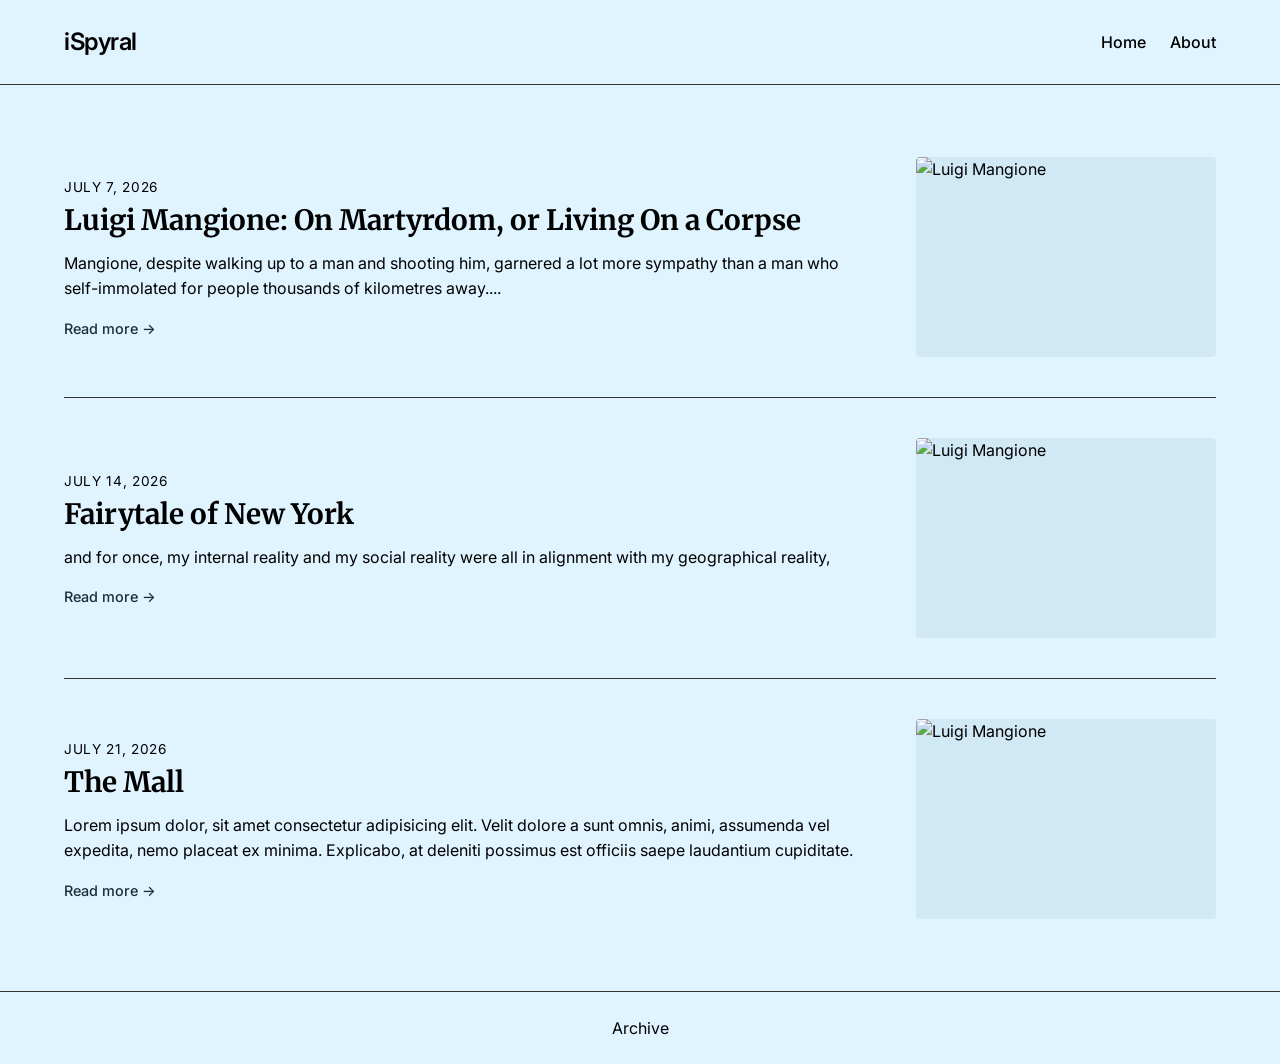
==== index.html @ d3c6479e "create a dynamic archives list of the static html pages of each post" ====
<!DOCTYPE html>
<html lang="en">

<head>
    <meta charset="UTF-8">
    <meta name="viewport" content="width=device-width, initial-scale=1.0">
    <title>iSpyral</title>
    <link rel="preconnect" href="https://fonts.googleapis.com">
    <link rel="preconnect" href="https://fonts.gstatic.com" crossorigin>
    <link
        href="https://fonts.googleapis.com/css2?family=Inter:wght@400;500;600&family=Merriweather:ital,wght@0,400;0,700;1,400&display=swap"
        rel="stylesheet">
    <link rel="stylesheet" href="normalizedStyle.css">
    <link rel="stylesheet" href="style.css">
</head>

<body>

    <header class="header">
        <div class="header-inner">
            <div class="siteLogo">iSpyral</div>
            <nav class="navigators">
                <ul>
                    <li><a href="index.html">Home</a></li>
                    <li><a href="about.html">About</a></li>
                </ul>
            </nav>
        </div>
    </header>

    <main class="container">

        <section class="post-feed">

            <article class="post-card">
                <div class="content">
                    <header class="post-header">
                        <span class="post-date">July 7, 2026</span>
                        <h2 class="post-title"><a href="posts/post1.html">Luigi Mangione: On Martyrdom, or Living On a
                                Corpse</a></h2>
                    </header>
                    <p class="post-excerpt">
                        Mangione, despite walking up to a man and shooting
                        him, garnered a lot more sympathy than a man who self-immolated for people thousands of
                        kilometres
                        away....
                    </p>
                    <a href="posts/post1.html" class="read-more">Read more &rarr;</a>
                </div>
                <div class="content-image">
                    <a href="posts/post1.html">
                        <img src="" alt="Luigi Mangione">
                    </a>
                </div>
            </article>


            <article class="post-card">
                <div class="content">
                    <header class="post-header">
                        <span class="post-date">July 14, 2026</span>
                        <h2 class="post-title"><a href="posts/post2.html">Fairytale of New York</a></h2>
                    </header>
                    <p class="post-excerpt">
                        and for once, my internal reality and my
                        social reality were all in alignment with my geographical reality,
                    </p>
                    <a href="posts/post2.html" class="read-more">Read more &rarr;</a>
                </div>
                <div class="content-image">
                    <a href="posts/post2.html">
                        <img src="" alt="Luigi Mangione">
                    </a>
                </div>
            </article>


            <article class="post-card">
                <div class="content">
                    <header class="post-header">
                        <span class="post-date">July 21, 2026</span>
                        <h2 class="post-title"><a href="posts/post3.html">The Mall</a></h2>
                    </header>
                    <p class="post-excerpt">
                        Lorem ipsum dolor, sit amet consectetur adipisicing elit. Velit dolore a sunt omnis, animi,
                        assumenda
                        vel expedita, nemo placeat ex minima. Explicabo, at deleniti possimus est officiis saepe
                        laudantium
                        cupiditate.
                    </p>
                    <a href="posts/post3.html" class="read-more">Read more &rarr;</a>

                </div>
                <div class="content-image">
                    <a href="posts/post3.html">
                        <img src="" alt="Luigi Mangione">
                    </a>
                </div>

            </article>

            <!--   
            <article class="post-card">
                <div class="content">
                    <header class="post-header">
                        <span class="post-date">July 28, 2026</span>
                        <h2 class="post-title"><a href="posts/post4.html">Fourth Post Title</a></h2>
                    </header>
                    <p class="post-excerpt">
                        Lorem ipsum dolor sit amet consectetur, adipisicing elit. Doloremque eos consequuntur quis
                        recusandae dolor eius quas, temporibus aliquid tenetur, earum, dicta voluptatibus blanditiis
                        quibusdam voluptas nisi excepturi? Doloremque, nemo aperiam.
                    </p>
                    <a href="posts/post4.html" class="read-more">Read more &rarr;</a>

                </div>
                <div class="content-image">
                    <a href="posts/post4.html">
                        <img src="" alt="Luigi Mangione">
                    </a>
                </div>

            </article>


            <article class="post-card">
                <div class="content">
                    <header class="post-header">
                        <span class="post-date">August 4, 2026</span>
                        <h2 class="post-title"><a href="posts/post5.html">Fifth Post Title</a></h2>
                    </header>
                    <p class="post-excerpt">
                        Lorem ipsum dolor sit amet consectetur adipisicing elit. A omnis, pariatur explicabo temporibus
                        officiis tempora esse! Facilis, illo reprehenderit blanditiis ducimus id ex optio fugit officia
                        possimus suscipit nesciunt minus!
                    </p>
                    <a href="posts/post5.html" class="read-more">Read more &rarr;</a>
                </div>
                <div class="content-image">
                    <a href="posts/post5.html">
                        <img src="" alt="Luigi Mangione">
                    </a>
                </div>

            </article>


            <article class="post-card">
                <div class="content">
                    <header class="post-header">
                        <span class="post-date">August 11, 2026</span>
                        <h2 class="post-title"><a href="posts/post6.html">Sixth Post Title</a></h2>
                    </header>
                    <p class="post-excerpt">
                        Lorem ipsum dolor sit, amet consectetur adipisicing elit. Delectus recusandae, deserunt
                        voluptatem non officiis hic asperiores, est cum sed quibusdam neque deleniti porro vel quae,
                        et facilis pariatur corporis adipisci.
                    </p>
                    <a href="posts/post6.html" class="read-more">Read more &rarr;</a>
                </div>
                <div class="content-image">
                    <a href="posts/post6.html">
                        <img src="" alt="Luigi Mangione">
                    </a>
                </div>

            </article>
-->
        </section>

    </main>

    <footer class="footer">
        <div class="footer-inner">
            <a href="archive.html">Archive</a>
        </div>
    </footer>

</body>

</html>
---- normalizedStyle.css ----
*, *::before, *::after {
  box-sizing: border-box;
}

*:not(dialog) {
  margin: 0;
}

@media (prefers-reduced-motion: no-preference) {
  html {
    interpolate-size: allow-keywords;
  }
}

body {
  line-height: 1.5;
  -webkit-font-smoothing: antialiased;
  
}

img, picture, video, canvas, svg {
  display: block;
  max-width: 100%;
}

input, button, textarea, select {
  font: inherit;
}

p, h1, h2, h3, h4, h5, h6 {
  overflow-wrap: break-word;
}

p {
  text-wrap: pretty;
}
h1, h2, h3, h4, h5, h6 {
  text-wrap: balance;
}

a {
  text-decoration: none;
  color: inherit;
  transition: opacity 0.2s ease;
}

a:hover,
a:focus-visible {
  opacity: 0.75;
  text-decoration: underline;
  text-underline-offset: 4px; 
  outline: none; 
}


#root, #__next {
  isolation: isolate;
}

ul, ol {
  padding: 0;
  list-style: none; }
---- style.css ----
body {
  font-family: 'Inter', sans-serif; 
  background-color: #E0F4FF;
  color: black;
  display: flex;
  flex-direction: column;
  min-height: 100vh;
}

h1, h2, h3 {
  font-family: 'Merriweather', serif;
  font-weight: 700;
  color: black; 
}

.header, .footer {
  width: 100%;
}

.header { border-bottom: 1px solid #333; }
.footer { border-top: 1px solid #333; }

.header-inner, .footer-inner {
  display: flex;
  max-width: 1200px; 
  margin: 0 auto;
  width: 100%;
  padding: 1.5rem; 
}

.header-inner {
  justify-content: space-between;
  align-items: center;
}

.footer-inner {
  justify-content: center;
}

.siteLogo {
  font-weight: 600;
  font-size: 1.5rem;
  letter-spacing: -0.02em; 
}

.navigators ul{
  display: flex;
  gap: 1.5rem; 
  list-style: none; 
  padding: 0;
}

.navigators a {
  font-weight: 500;
}

.container {
  flex: 1;
  display: flex;
  flex-direction: column;
  padding: 2rem 1.5rem;
  margin: 0 auto;
  max-width: 1200px;

}

.post-card {
  display: flex;
  flex-direction: column;
  padding: 2rem 0;
  border-bottom: 1px solid #333;
  margin: 0 auto;
  max-width: 1200px;
  width: 100%;
}

.post-card:last-child {
  border-bottom: 0;
}


.post-header {
  margin-bottom: 0.75rem;
}

.post-date {
  font-size: 0.85rem;
  color: black;
  text-transform: uppercase;
  letter-spacing: 0.05em;
}

.post-title {
  margin-top: 0.25rem;
  font-size: 1.75rem;
  line-height: 1.3;
}

.post-title a:hover {
  color: #231010;
  text-decoration: none; 
}

.post-excerpt {
  color: black;
  font-size: 1rem;
  line-height: 1.6;
  margin-bottom: 1rem;
}

.read-more {
  font-size: 0.9rem;
  font-weight: 500;
  color: #1A2F3B; 
}


.single-post {
  margin: 0 auto;
  max-width: 900px; 
  width: 100%;
  padding: 2rem 0;
}

.single-post-title {
  font-size: 2.5rem;
  line-height: 1.2;
  margin-top: 0.5rem;
  color: black;
}

.post-content p {
  font-family: 'Merriweather', serif;
  font-size: 1.2rem;
  line-height: 1.75;
  color: black;
  margin-bottom: 1.5rem; 
}

.post-content h3 {
  font-size: 1.5rem;
  margin-top: 2rem;
  margin-bottom: 0.75rem;
  color: black;
}

.single-post-footer {
  margin-top: 3rem;
  padding-top: 1.5rem;
  border-top: 1px solid #222;
}

.back-link {
  font-size: 0.95rem;
  color: #C05640;
}

.post-content a {
  text-decoration: underline;
  text-underline-offset: 3px; 
  text-decoration-color: black; 
}

.post-content a:hover {
  color: #231010; 
  text-decoration-color: black; 
  text-decoration: underline; 
}

.container section {
  width: 100%;
}

.content {
  display: flex;
  flex-direction: column;
  flex: 1;                   
}


.post-card {
  display: flex;
  flex-direction: row;       
  gap: 2.5rem;              
  padding: 2.5rem 0;
  border-bottom: 1px solid #333;
  margin: 0 auto;
  max-width: 1200px;
  width: 100%;
  align-items: center;       
}

.post-card:last-child {
  border-bottom: 0;
}

.content-image {
  flex: 0 0 300px;           
  max-width: 300px;
  height: 200px;             
  border-radius: 4px;        
  overflow: hidden;          
  background-color: #d1e8f5; 
}

.content-image img {
  width: 100%;
  height: 100%;
  object-fit: cover;         
}

.post-excerpt {
  color: black;
  font-size: 1rem;          
  line-height: 1.6;
  margin-bottom: 1rem;
}

@media (max-width: 768px) {
  .post-card {
    flex-direction: column-reverse; 
    gap: 1.5rem;
  }
  
  .content-image {
    flex: none;
    max-width: 100%;
    width: 100%;                    
    height: 220px;
  }
}
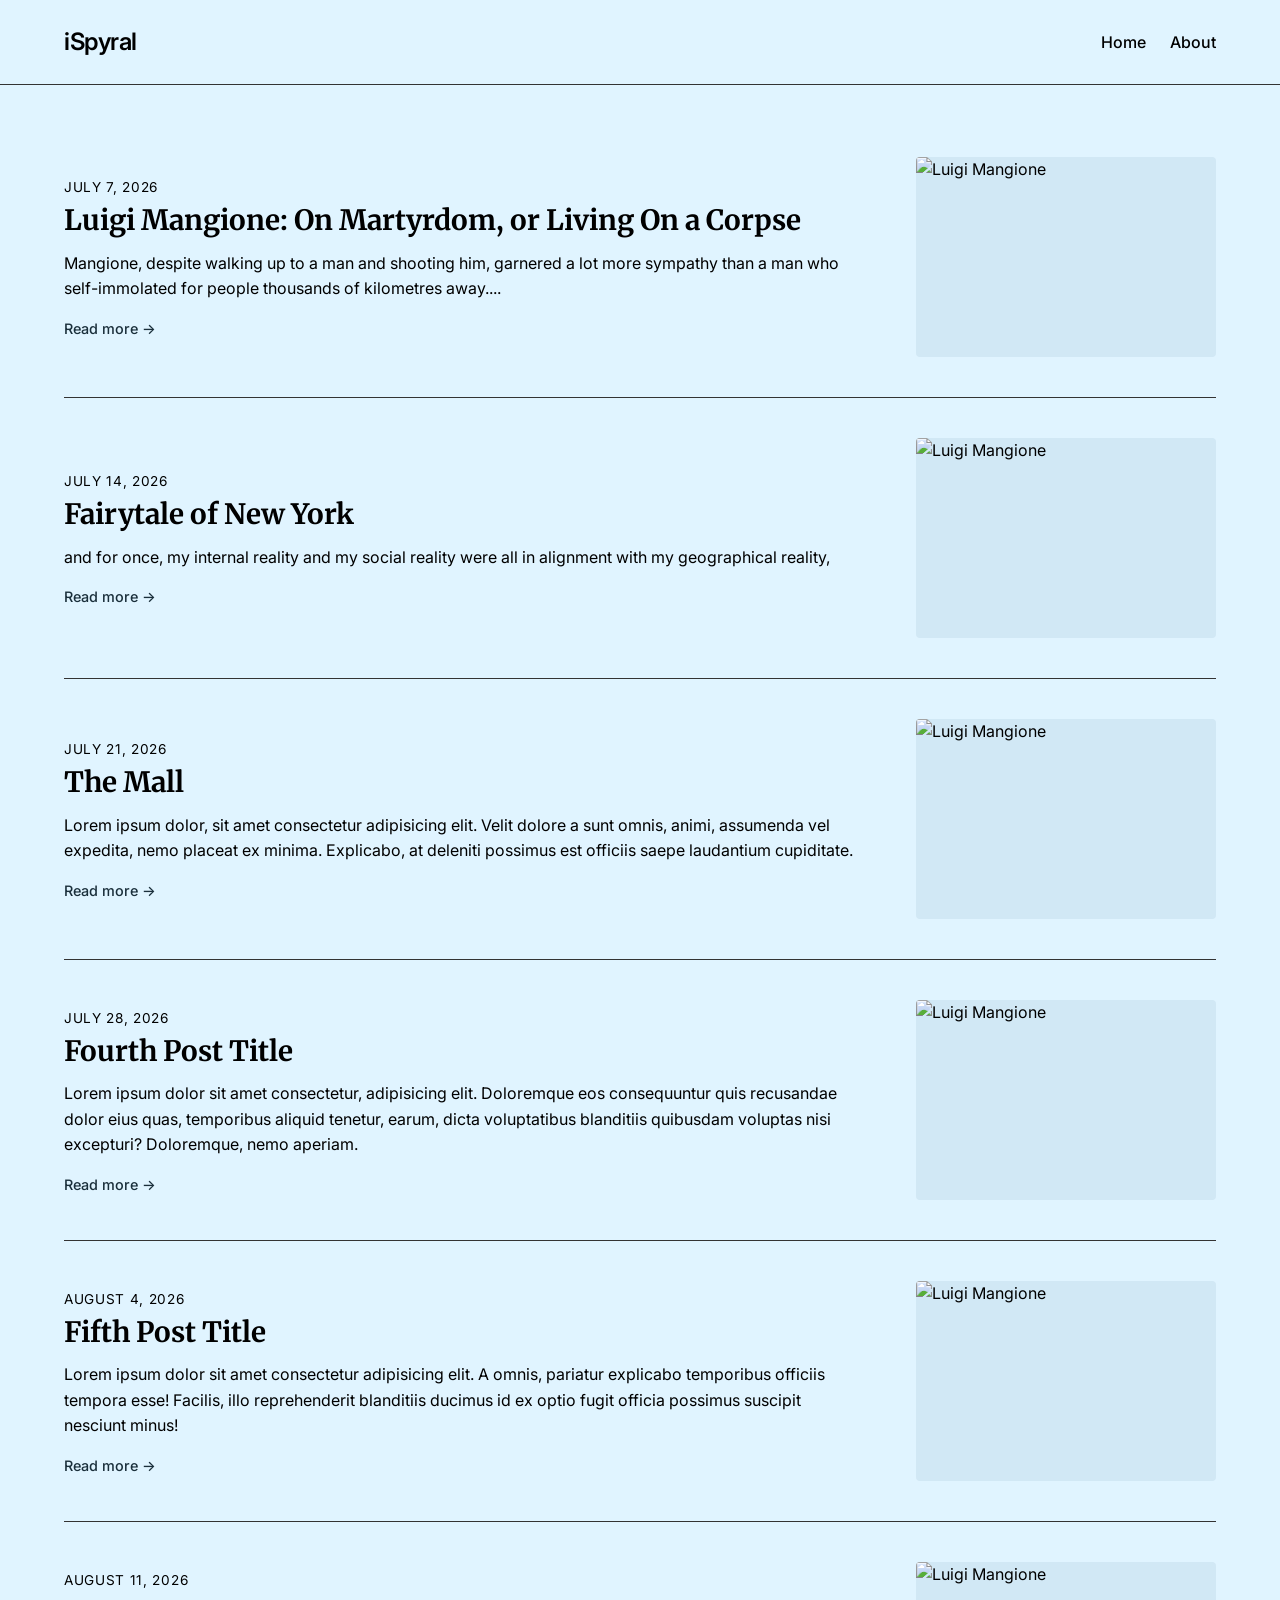
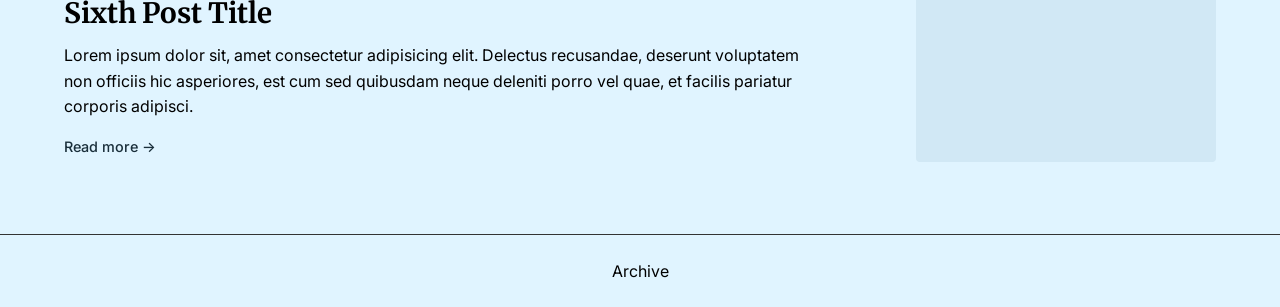
==== commit 04f24f0e: "I was going to do more JS but ive decided to be more html first and only write js code when necessar" ====
--- a/index.html
+++ b/index.html
@@ -99,7 +99,7 @@
 
             </article>
 
-            <!--   
+
             <article class="post-card">
                 <div class="content">
                     <header class="post-header">
@@ -165,7 +165,8 @@
                 </div>
 
             </article>
--->
+
+            
         </section>
 
     </main>
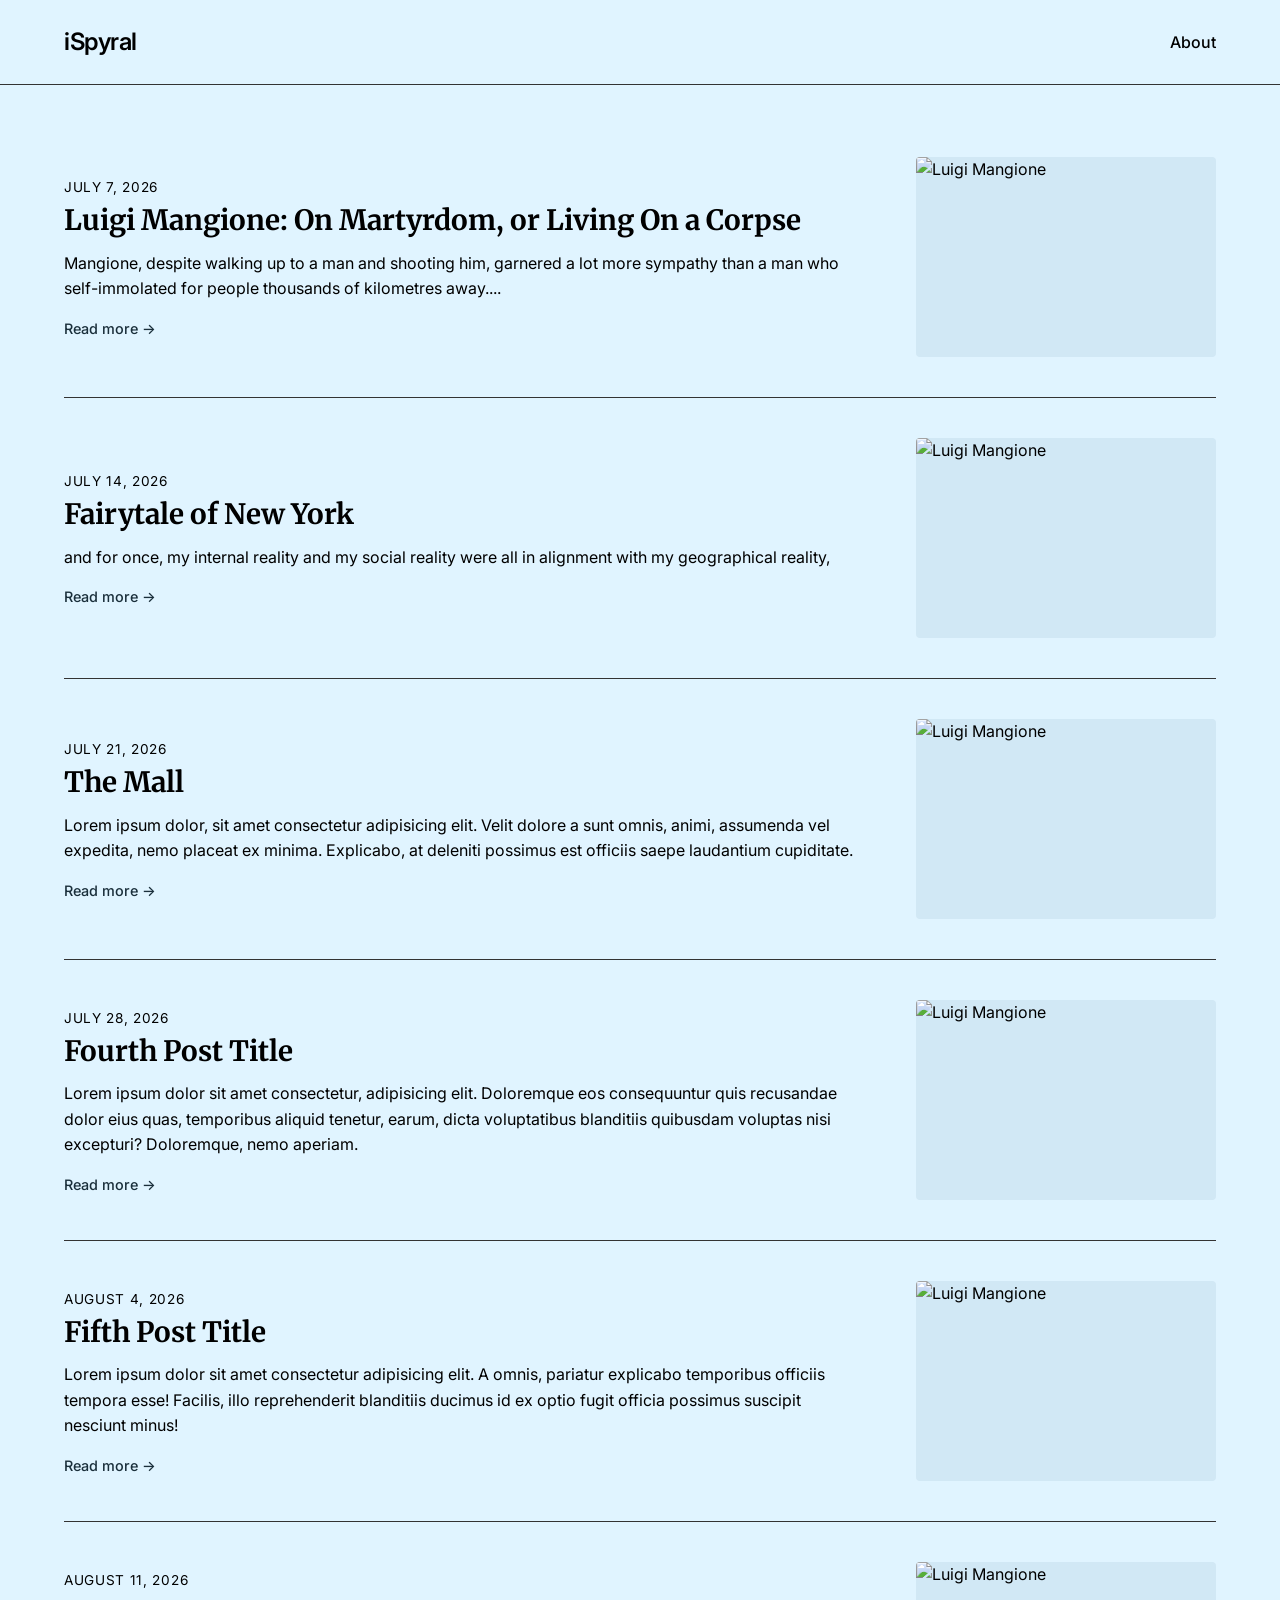
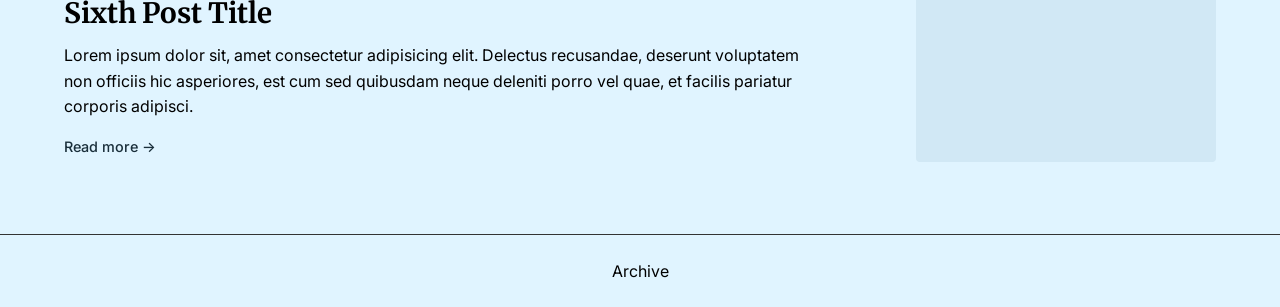
==== commit 542dccb2: "will do more work on the post, archive, rendering pages" ====
--- a/index.html
+++ b/index.html
@@ -21,7 +21,6 @@
             <div class="siteLogo">iSpyral</div>
             <nav class="navigators">
                 <ul>
-                    <li><a href="index.html">Home</a></li>
                     <li><a href="about.html">About</a></li>
                 </ul>
             </nav>
@@ -166,7 +165,7 @@
 
             </article>
 
-            
+
         </section>
 
     </main>
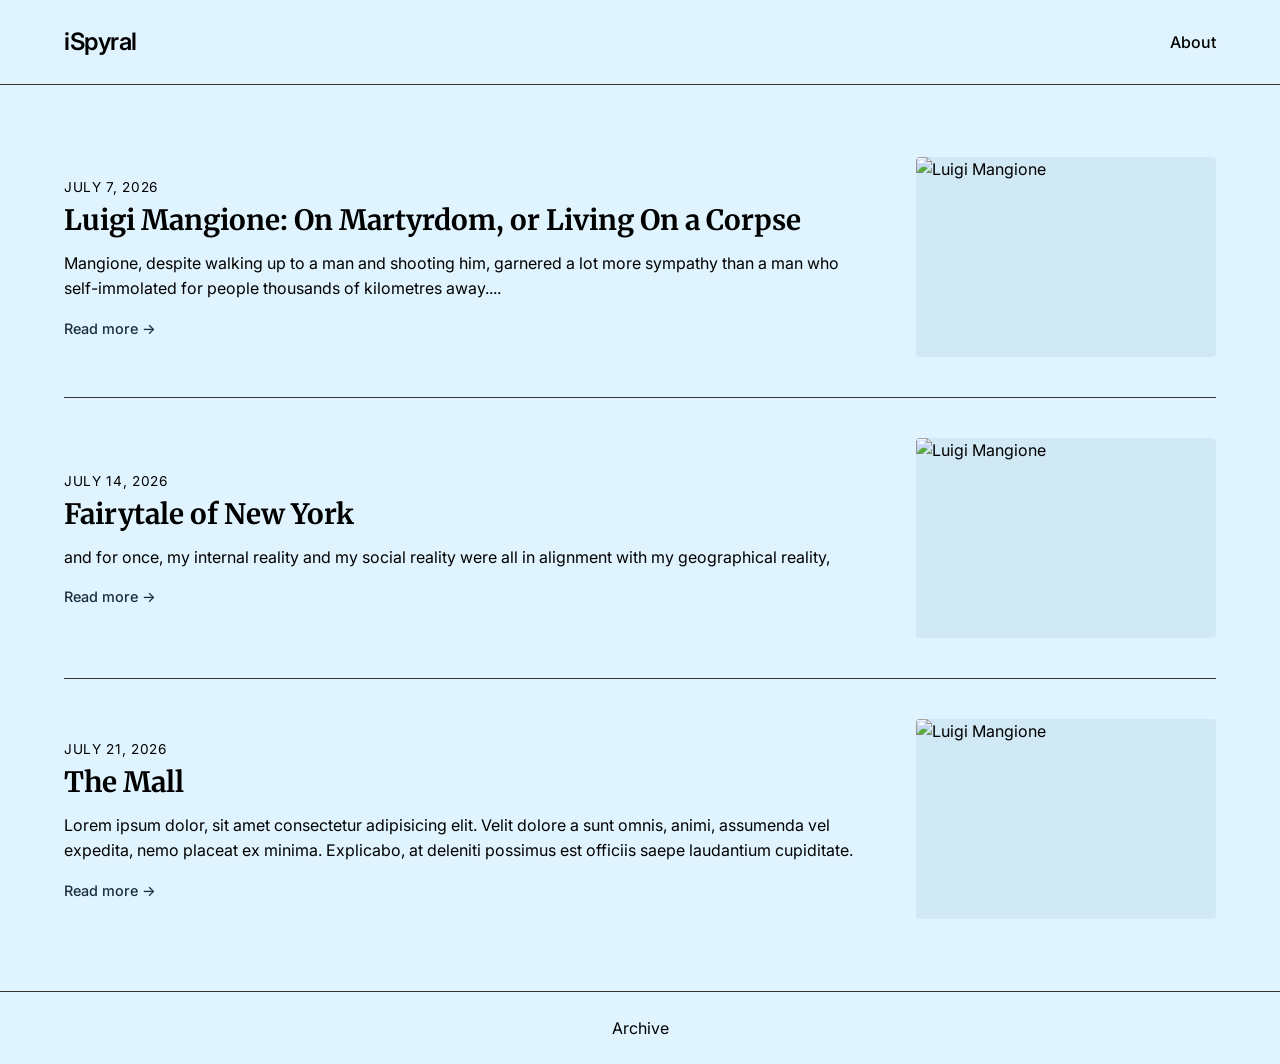
==== commit 18bc4383: "I was able to make the toggles work" ====
--- a/index.html
+++ b/index.html
@@ -27,11 +27,12 @@
         </div>
     </header>
 
+
     <main class="container">
 
         <section class="post-feed">
 
-            <article class="post-card">
+            <article class="post-card" data-tags="long society politics">
                 <div class="content">
                     <header class="post-header">
                         <span class="post-date">July 7, 2026</span>
@@ -54,7 +55,7 @@
             </article>
 
 
-            <article class="post-card">
+            <article class="post-card" data-tags="long travel personal">
                 <div class="content">
                     <header class="post-header">
                         <span class="post-date">July 14, 2026</span>
@@ -74,7 +75,7 @@
             </article>
 
 
-            <article class="post-card">
+            <article class="post-card" data-tags="long society politics">
                 <div class="content">
                     <header class="post-header">
                         <span class="post-date">July 21, 2026</span>
@@ -98,7 +99,7 @@
 
             </article>
 
-
+<!---
             <article class="post-card">
                 <div class="content">
                     <header class="post-header">
@@ -165,7 +166,7 @@
 
             </article>
 
-
+--->
         </section>
 
     </main>
--- a/style.css
+++ b/style.css
@@ -55,7 +55,7 @@
 }
 
 .container {
-  flex: 1;
+  flex: 1 0 auto;
   display: flex;
   flex-direction: column;
   padding: 2rem 1.5rem;
@@ -228,4 +228,16 @@
     width: 100%;                    
     height: 220px;
   }
+}
+
+.footer {
+  flex-shrink: 0;
+}
+
+.legend  ul{
+  display:flex;
+  flex-direction:row;
+  justify-content: center;
+  gap:10px;
+  margin-top: 10px;
 }
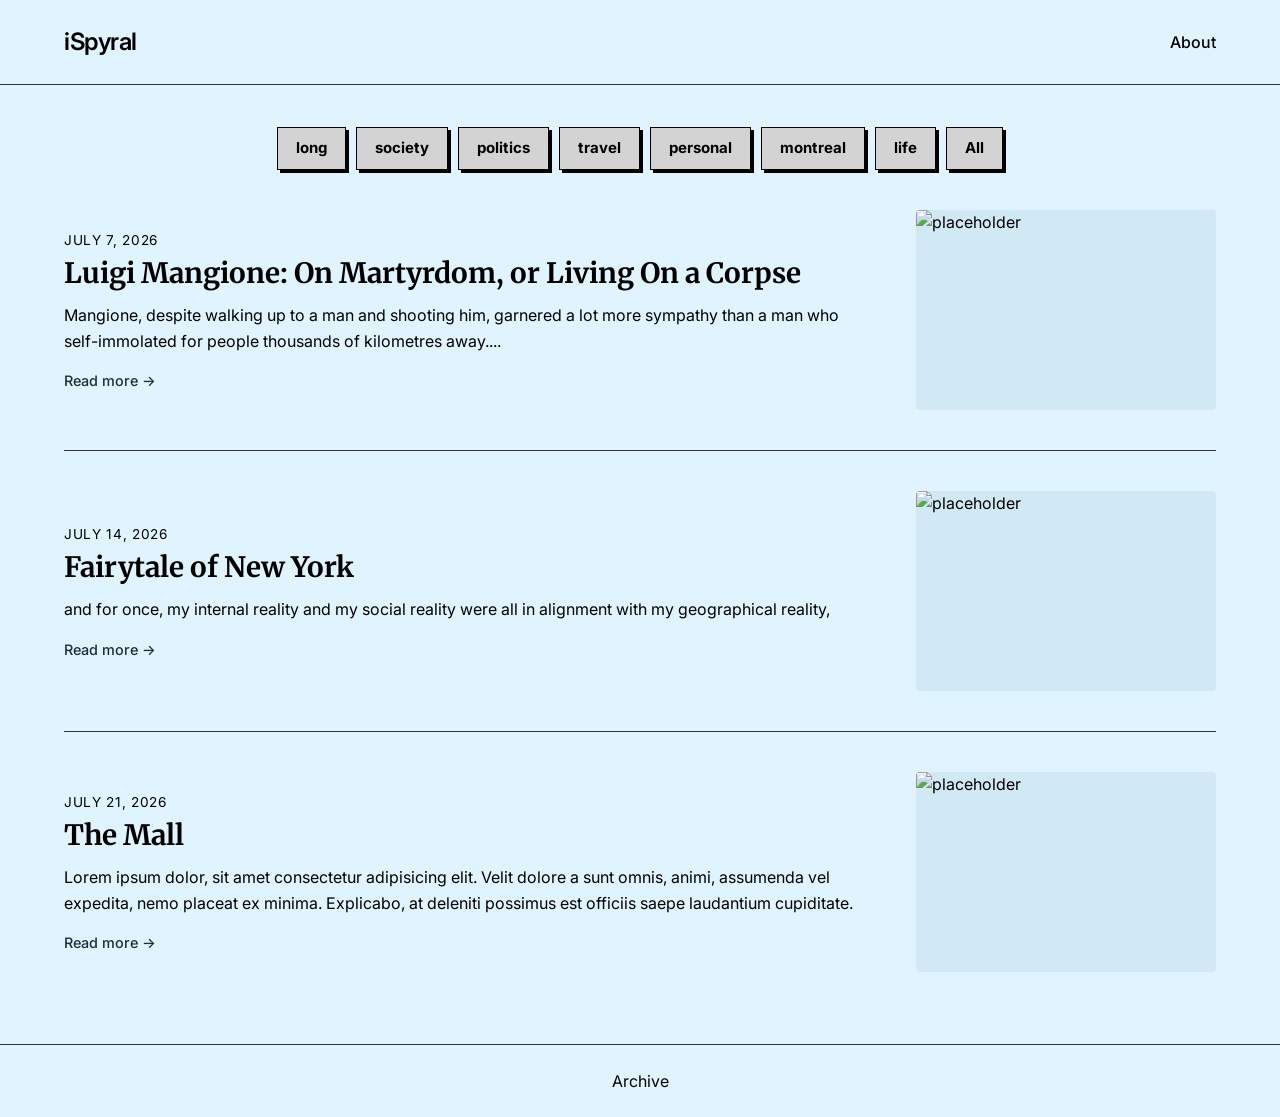
==== commit e9c3da3f: "archive tags work basically, next is to add stay highlighted functionality" ====
--- a/index.html
+++ b/index.html
@@ -12,6 +12,7 @@
         rel="stylesheet">
     <link rel="stylesheet" href="normalizedStyle.css">
     <link rel="stylesheet" href="style.css">
+    <script src="archive.js" defer></script>
 </head>
 
 <body>
@@ -29,6 +30,21 @@
 
 
     <main class="container">
+
+        <div class="legend">
+            <ul>
+                <li><button  data-tag="long">long</button></li>
+                <li><button  data-tag="society">society</button></li>
+                <li><button  data-tag="politics">politics</button></li>
+                <li><button  data-tag="travel">travel</button></li>
+                <li><button  data-tag="personal">personal</button></li>
+                <li><button data-tag="montreal">montreal</button></li>
+                <li><button data-tag="life">life</button></li>
+                <li><button  data-tag="all">All</button></li>
+            </ul>
+        </div>
+
+
 
         <section class="post-feed">
 
@@ -49,7 +65,7 @@
                 </div>
                 <div class="content-image">
                     <a href="posts/post1.html">
-                        <img src="" alt="Luigi Mangione">
+                        <img src="https://placehold.co/600x400" alt="placeholder">
                     </a>
                 </div>
             </article>
@@ -69,13 +85,13 @@
                 </div>
                 <div class="content-image">
                     <a href="posts/post2.html">
-                        <img src="" alt="Luigi Mangione">
+                        <img src="https://placehold.co/600x400" alt="placeholder">
                     </a>
                 </div>
             </article>
 
 
-            <article class="post-card" data-tags="long society politics">
+            <article class="post-card" data-tags="montreal society life">
                 <div class="content">
                     <header class="post-header">
                         <span class="post-date">July 21, 2026</span>
@@ -93,80 +109,12 @@
                 </div>
                 <div class="content-image">
                     <a href="posts/post3.html">
-                        <img src="" alt="Luigi Mangione">
+                       <img src="https://placehold.co/600x400" alt="placeholder">
                     </a>
                 </div>
 
             </article>
 
-<!---
-            <article class="post-card">
-                <div class="content">
-                    <header class="post-header">
-                        <span class="post-date">July 28, 2026</span>
-                        <h2 class="post-title"><a href="posts/post4.html">Fourth Post Title</a></h2>
-                    </header>
-                    <p class="post-excerpt">
-                        Lorem ipsum dolor sit amet consectetur, adipisicing elit. Doloremque eos consequuntur quis
-                        recusandae dolor eius quas, temporibus aliquid tenetur, earum, dicta voluptatibus blanditiis
-                        quibusdam voluptas nisi excepturi? Doloremque, nemo aperiam.
-                    </p>
-                    <a href="posts/post4.html" class="read-more">Read more &rarr;</a>
-
-                </div>
-                <div class="content-image">
-                    <a href="posts/post4.html">
-                        <img src="" alt="Luigi Mangione">
-                    </a>
-                </div>
-
-            </article>
-
-
-            <article class="post-card">
-                <div class="content">
-                    <header class="post-header">
-                        <span class="post-date">August 4, 2026</span>
-                        <h2 class="post-title"><a href="posts/post5.html">Fifth Post Title</a></h2>
-                    </header>
-                    <p class="post-excerpt">
-                        Lorem ipsum dolor sit amet consectetur adipisicing elit. A omnis, pariatur explicabo temporibus
-                        officiis tempora esse! Facilis, illo reprehenderit blanditiis ducimus id ex optio fugit officia
-                        possimus suscipit nesciunt minus!
-                    </p>
-                    <a href="posts/post5.html" class="read-more">Read more &rarr;</a>
-                </div>
-                <div class="content-image">
-                    <a href="posts/post5.html">
-                        <img src="" alt="Luigi Mangione">
-                    </a>
-                </div>
-
-            </article>
-
-
-            <article class="post-card">
-                <div class="content">
-                    <header class="post-header">
-                        <span class="post-date">August 11, 2026</span>
-                        <h2 class="post-title"><a href="posts/post6.html">Sixth Post Title</a></h2>
-                    </header>
-                    <p class="post-excerpt">
-                        Lorem ipsum dolor sit, amet consectetur adipisicing elit. Delectus recusandae, deserunt
-                        voluptatem non officiis hic asperiores, est cum sed quibusdam neque deleniti porro vel quae,
-                        et facilis pariatur corporis adipisci.
-                    </p>
-                    <a href="posts/post6.html" class="read-more">Read more &rarr;</a>
-                </div>
-                <div class="content-image">
-                    <a href="posts/post6.html">
-                        <img src="" alt="Luigi Mangione">
-                    </a>
-                </div>
-
-            </article>
-
---->
         </section>
 
     </main>
--- a/style.css
+++ b/style.css
@@ -55,7 +55,7 @@
 }
 
 .container {
-  flex: 1 0 auto;
+  flex: 1;
   display: flex;
   flex-direction: column;
   padding: 2rem 1.5rem;
@@ -74,7 +74,7 @@
   width: 100%;
 }
 
-.post-card:last-child {
+.post-card.no-border {
   border-bottom: 0;
 }
 
@@ -240,4 +240,28 @@
   justify-content: center;
   gap:10px;
   margin-top: 10px;
+}
+
+button {
+  background-color: lightgray;
+  color: #000000;
+  border: 1px solid #000000;
+  padding: 9px 18px;
+  font-size: 15px;
+  font-weight: 700;
+  border-radius: 0px; /* Sharp corners */
+  cursor: pointer;
+  box-shadow: 3px 3px 0px #000000;
+  transition: all 0.1s ease;
+}
+
+/* Hover & Active States */
+button:hover {
+  transform: translate(-2px, -2px);
+  box-shadow: 4px 4px 0px #000000;
+}
+
+button:active {
+  transform: translate(5px, 5px);
+  box-shadow: 0px 0px 0px #000000;
 }
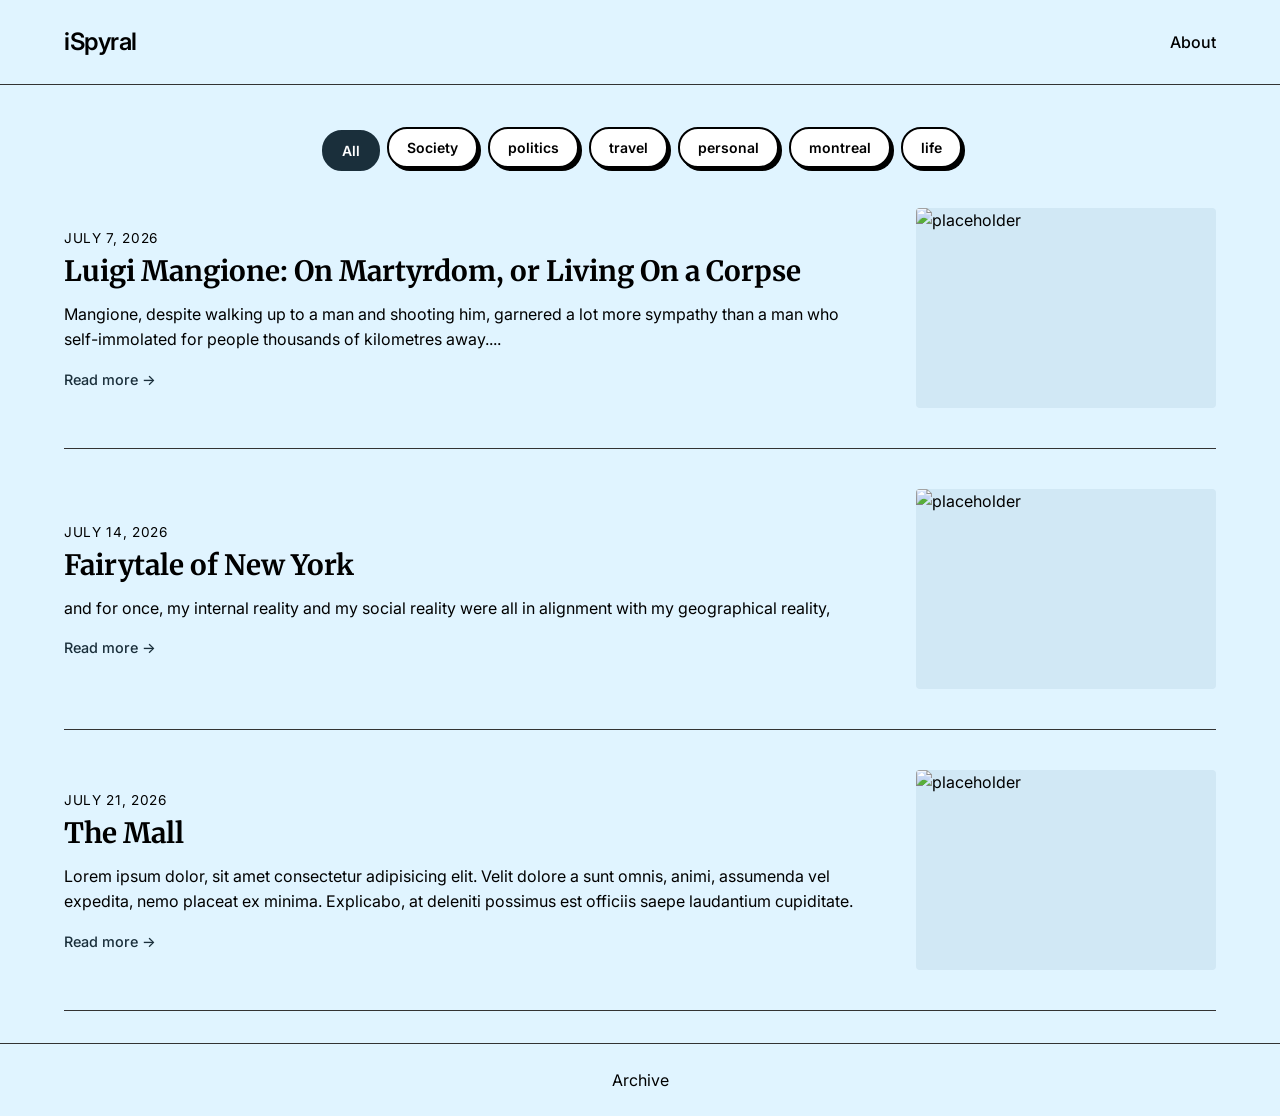
==== commit e898d85c: "wok on the tags logic a bit more, change the highlight colours and maybe give it a search capability" ====
--- a/index.html
+++ b/index.html
@@ -33,14 +33,13 @@
 
         <div class="legend">
             <ul>
-                <li><button  data-tag="long">long</button></li>
-                <li><button  data-tag="society">society</button></li>
-                <li><button  data-tag="politics">politics</button></li>
-                <li><button  data-tag="travel">travel</button></li>
-                <li><button  data-tag="personal">personal</button></li>
-                <li><button data-tag="montreal">montreal</button></li>
-                <li><button data-tag="life">life</button></li>
-                <li><button  data-tag="all">All</button></li>
+                <li><button data-tag="all" class="tag-btn-pop is-active">All</button></li>
+                <li><button data-tag="society" class="tag-btn-pop">Society</button></li>
+                <li><button data-tag="politics" class="tag-btn-pop">politics</button></li>
+                <li><button data-tag="travel" class="tag-btn-pop">travel</button></li>
+                <li><button data-tag="personal" class="tag-btn-pop">personal</button></li>
+                <li><button data-tag="montreal" class="tag-btn-pop">montreal</button></li>
+                <li><button data-tag="life" class="tag-btn-pop">life</button></li>
             </ul>
         </div>
 
--- a/style.css
+++ b/style.css
@@ -61,23 +61,7 @@
   padding: 2rem 1.5rem;
   margin: 0 auto;
   max-width: 1200px;
-
-}
-
-.post-card {
-  display: flex;
-  flex-direction: column;
-  padding: 2rem 0;
-  border-bottom: 1px solid #333;
-  margin: 0 auto;
-  max-width: 1200px;
-  width: 100%;
-}
-
-.post-card.no-border {
-  border-bottom: 0;
-}
-
+}
 
 .post-header {
   margin-bottom: 0.75rem;
@@ -114,7 +98,6 @@
   color: #1A2F3B; 
 }
 
-
 .single-post {
   margin: 0 auto;
   max-width: 900px; 
@@ -177,7 +160,6 @@
   flex: 1;                   
 }
 
-
 .post-card {
   display: flex;
   flex-direction: row;       
@@ -190,7 +172,7 @@
   align-items: center;       
 }
 
-.post-card:last-child {
+.post-card.no-border {
   border-bottom: 0;
 }
 
@@ -207,13 +189,6 @@
   width: 100%;
   height: 100%;
   object-fit: cover;         
-}
-
-.post-excerpt {
-  color: black;
-  font-size: 1rem;          
-  line-height: 1.6;
-  margin-bottom: 1rem;
 }
 
 @media (max-width: 768px) {
@@ -234,7 +209,7 @@
   flex-shrink: 0;
 }
 
-.legend  ul{
+.legend ul {
   display:flex;
   flex-direction:row;
   justify-content: center;
@@ -249,19 +224,39 @@
   padding: 9px 18px;
   font-size: 15px;
   font-weight: 700;
-  border-radius: 0px; /* Sharp corners */
+  border-radius: 0px; 
   cursor: pointer;
   box-shadow: 3px 3px 0px #000000;
   transition: all 0.1s ease;
 }
 
-/* Hover & Active States */
-button:hover {
-  transform: translate(-2px, -2px);
+.tag-btn-pop {
+  background-color: #ffffff;   
+  color: #000000;
+  border: 2px solid #000000;   
+  padding: 8px 18px;
+  font-size: 14px;
+  font-weight: 600;
+  border-radius: 20px;         
+  cursor: pointer;
+  box-shadow: 3px 3px 0px #000000; 
+  transition: all 0.15s ease;
+}
+
+.tag-btn-pop:hover {
+  transform: translateY(-1px);
   box-shadow: 4px 4px 0px #000000;
 }
 
-button:active {
-  transform: translate(5px, 5px);
+.tag-btn-pop:active {
+  transform: translate(2px, 2px);
+  box-shadow: 1px 1px 0px #000000;
+}
+
+.tag-btn-pop.is-active {
+  background-color: #1A2F3B;   
+  color: #ffffff;              
+  border-color: #1A2F3B;
+  transform: translate(3px, 3px); 
   box-shadow: 0px 0px 0px #000000;
 }
